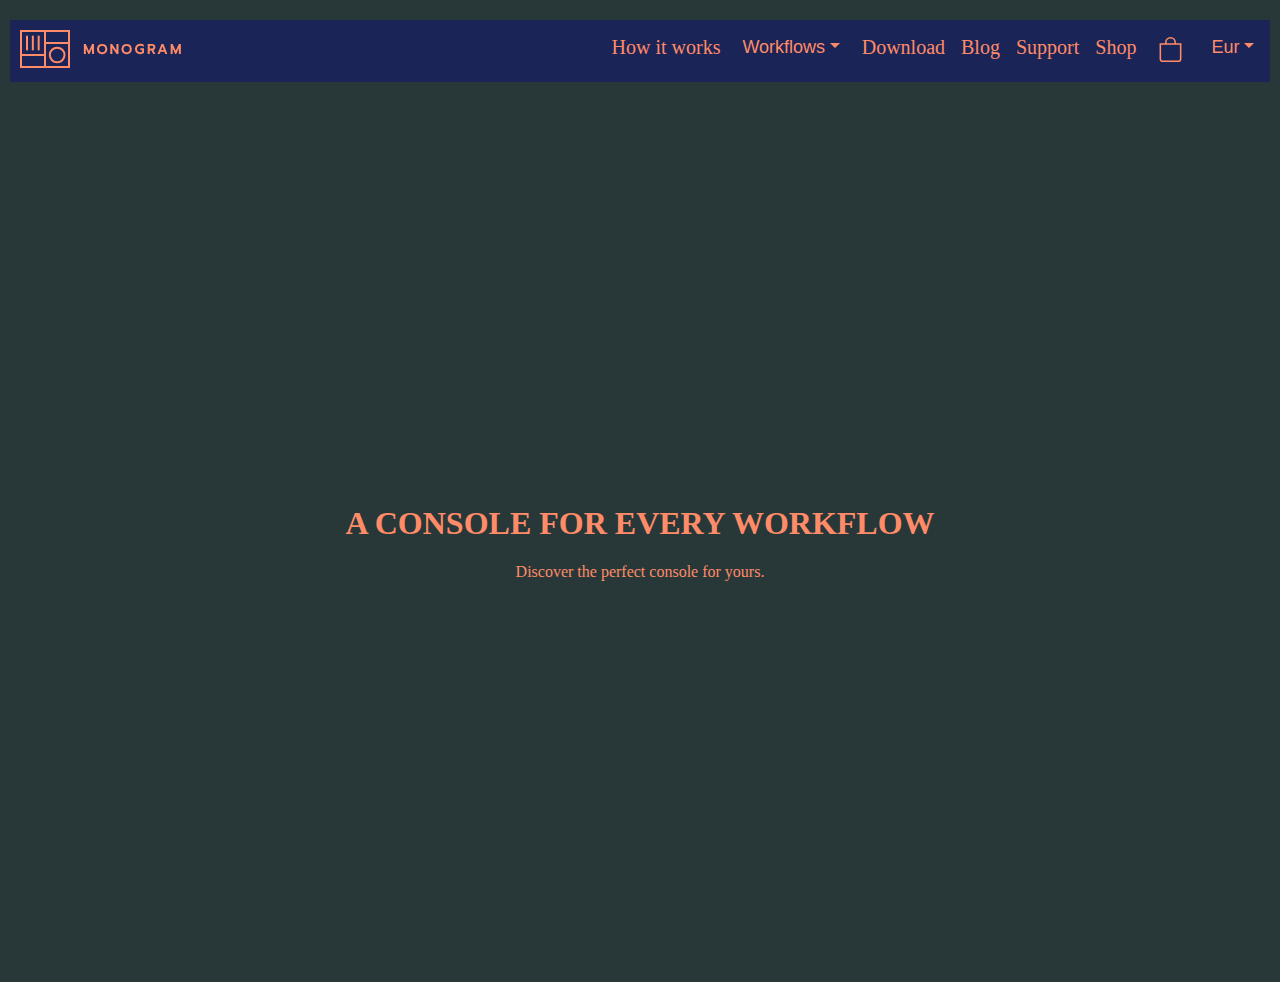
==== Frontpage4/index.html @ 266fc16e "proyect front 4" ====
<!DOCTYPE html>
<html lang="en">
<head>
    <meta charset="UTF-8">
    <meta name="viewport" content="width=device-width, initial-scale=1.0">
    <title>Document</title>
    <link rel="stylesheet" href="./style.css">
</head>
<body>
    
        <div class="imgbackground">
            
                <div class="navbar">
                    <div class="img">
                        <svg height="38" viewBox="0 0 520 114" fill="currentColor"><title>Monogram</title><path d="M150,36V0H0V114H150ZM144,6V36H78V6ZM6,6H72V72H6ZM72,108H6V78H72Zm72,0H78V78h0V42h66Z"></path><rect x="35.5" y="17" width="6" height="44"></rect><rect x="53" y="17" width="6" height="44"></rect><rect x="18" y="17" width="6" height="44"></rect><path d="M111.5,50a25,25,0,1,0,25,25A25,25,0,0,0,111.5,50Zm0,44a19,19,0,1,1,19-19A19,19,0,0,1,111.5,94Z"></path><polygon points="206.809 62.675 197.497 42.37 191.584 42.37 191.586 72.048 197.523 72.048 197.523 55.206 205.264 72.048 208.374 72.048 216.112 55.206 216.112 72.048 222.042 72.048 222.042 42.37 216.116 42.37 206.809 62.675"></polygon><path d="M254.479,43.7a17.5,17.5,0,0,0-16.021,0,14.407,14.407,0,0,0-5.676,5.491,16.649,16.649,0,0,0,.006,16.083,14.247,14.247,0,0,0,5.671,5.463h0a16.777,16.777,0,0,0,7.787,1.927h.248a16.4,16.4,0,0,0,7.991-1.946,14.508,14.508,0,0,0,5.675-5.474,16.621,16.621,0,0,0-.006-16.063A14.429,14.429,0,0,0,254.479,43.7Zm.2,18.682a8.787,8.787,0,0,1-3.407,3.376,10.262,10.262,0,0,1-9.593,0,8.734,8.734,0,0,1-3.417-3.363,11.047,11.047,0,0,1-.026-10.274,8.733,8.733,0,0,1,3.407-3.394,9.8,9.8,0,0,1,4.858-1.211,9.653,9.653,0,0,1,4.81,1.209,8.786,8.786,0,0,1,3.38,3.384A11.041,11.041,0,0,1,254.678,62.38Z"></path><polygon points="289.285 61.212 276.742 42.59 276.593 42.37 270.888 42.37 270.888 72.048 277.114 72.048 277.114 53.166 289.807 72.048 295.512 72.048 295.512 42.37 289.285 42.37 289.285 61.212"></polygon><path d="M327.94,43.7a17.506,17.506,0,0,0-16.024,0,14.414,14.414,0,0,0-5.676,5.491,16.639,16.639,0,0,0,.006,16.083,14.249,14.249,0,0,0,5.672,5.463h0a16.767,16.767,0,0,0,7.786,1.927h.251a16.358,16.358,0,0,0,7.991-1.946,14.5,14.5,0,0,0,5.675-5.473,16.607,16.607,0,0,0-.006-16.064A14.435,14.435,0,0,0,327.94,43.7Zm.2,18.682a8.819,8.819,0,0,1-3.408,3.377,9.828,9.828,0,0,1-4.8,1.189,9.686,9.686,0,0,1-4.8-1.19,8.739,8.739,0,0,1-3.419-3.363,11.052,11.052,0,0,1-.024-10.274,8.715,8.715,0,0,1,3.4-3.394,10.261,10.261,0,0,1,9.668,0,8.777,8.777,0,0,1,3.379,3.384A11.047,11.047,0,0,1,328.139,62.38Z"></path><path d="M360.847,60.071H365.7V65.68a12.124,12.124,0,0,1-9.842-.3A8.491,8.491,0,0,1,352.4,62.02a10.373,10.373,0,0,1-1.257-5.21,9.7,9.7,0,0,1,1.33-5.127,8.954,8.954,0,0,1,3.6-3.382,10.926,10.926,0,0,1,5.151-1.2,18.4,18.4,0,0,1,5.167.676,10.671,10.671,0,0,1,3.971,2.157l.826.71v-6.31l-.207-.15a13.858,13.858,0,0,0-4.574-2.173,21.461,21.461,0,0,0-5.627-.681,17.6,17.6,0,0,0-8.264,1.9,13.706,13.706,0,0,0-5.647,5.445,17.611,17.611,0,0,0,.008,16.272,13.557,13.557,0,0,0,5.631,5.413l.474.233.011-.025a20.172,20.172,0,0,0,18.694-1.363l.237-.147V54.911H360.847Z"></path><path d="M430.287,41.958h-5.74L412.621,71.636h6.435l2.59-6.606h11.5l2.633,6.606h6.391L430.412,42.271Zm1.033,17.766h-7.845L427.4,49.45Z"></path><polygon points="476.574 41.958 467.268 62.263 457.955 41.958 452.043 41.958 452.031 71.636 457.969 71.636 457.969 54.794 465.709 71.636 468.82 71.636 476.56 54.794 476.56 71.636 482.501 71.636 482.501 41.958 476.574 41.958"></polygon><path d="M404.4,57.222a9.5,9.5,0,0,0,1.649-5.623,9.138,9.138,0,0,0-2.779-7.193,11.069,11.069,0,0,0-7.683-2.448H383.069V71.636h6.225v-10.5h4.883l5.554,10.5h6.483l-5.959-11.25A9.062,9.062,0,0,0,404.4,57.222Zm-4.579-5.62a3.694,3.694,0,0,1-1.351,3.125,6.154,6.154,0,0,1-3.8,1.1h-.024l-5.345,0V47.266h5.345C398.172,47.266,399.817,48.633,399.818,51.6Z"></path></svg>
                    </div>
                    <div class="links">
                        <a href="#">How it works</a>
                        <div class="workflowdrop">
                            <Button onclick='dropactived(this)' class="dropbutton">Workflows</Button>
                            <div id="myDropdown" class="dropdown">
                                <a href="/">Audio Console</a>
                                <a href="/">Video Console</a>
                                <a href="/">Photo Console</a>
                                <a href="/">Mini Console</a>
                            </div>
                        </div>
                        <a href="/">Download</a>
                        <a href="/">Blog</a>
                        <a href="/">Support</a>
                        <a href="/">Shop</a>
                        <button class="purse">
                            <svg height="25" width="25" fill="currentColor" class="bi bi-bag" viewBox="0 0 16 16"><path d="M8 1a2.5 2.5 0 0 1 2.5 2.5V4h-5v-.5A2.5 2.5 0 0 1 8 1zm3.5 3v-.5a3.5 3.5 0 1 0-7 0V4H1v10a2 2 0 0 0 2 2h10a2 2 0 0 0 2-2V4h-3.5zM2 5h12v9a1 1 0 0 1-1 1H3a1 1 0 0 1-1-1V5z"></path></svg>
                        </button>
                        <div class="workflowdrop">
                            <Button onclick='dropactived(this)' class="dropbutton">Eur</Button>
                            <div id="myDropdown" class="dropdown">
                                <a href="/">USD ($)</a>
                                <a href="/">CAD ($)</a>
                                <a href="/">EUR (€)</a>
                            </div>
                        </div>
                        <!-- <div class="coin">
                            <a href="">eur</a>
                        </div> -->
                    </div>
                    
                </div>
                <div class="header">
                    <div class="title">
                        <h1>A CONSOLE FOR EVERY WORKFLOW</h1>
                    <span>Discover the perfect console for yours.</span>
                    </div>
                    
                </div> 
        </div> 
        <script src="./index.js"></script>   
</body>
</html>
---- Frontpage4/style.css ----
body{
    margin: 0;
}
.navbar{
    display: flex;
    justify-content: space-between;
    padding: 10px;
    margin: 20px 10px 0 10px;
    background-color:#1a2456;
    align-items: center;
    color: #ff8b68;

}

.links{
    display: flex;
    gap: 16px;
    
    
}
.dropbutton{
    border: none;
    background: none;
    color: #ff8b68;
    font-size: 18px;
    cursor: pointer;
}
.dropbutton:after {
    border-bottom: 0;
    border-left: 0.3em solid transparent;
    border-right: 0.3em solid transparent;
    border-top: 0.3em solid;
    content: "";
    display: inline-block;
    margin-left: 0.255em;
    vertical-align: 0.255em;
}
.workflowdrop{
     position: relative;
     display: inline-block;
}
.dropdown {
    display: none;
    position: absolute;
    background-color: #f1f1f1;
    min-width: 160px;
    
    box-shadow: 0px 8px 16px 0px rgba(0,0,0,0.2);
    z-index: 1;
  }

  
  .dropdown a{
    color: black;
  }
  .dropdown a:hover {background-color: #ddd;}

.show {
    display:flex;
    flex-direction: column;
}

.links a{
     text-decoration: none;
     color: #ff8b68;
     font-size: 20px;
}

.purse{
    border: none;
    background: none;
    color: #ff8b68;
}
.coin:after {
    border-bottom: 0;
    border-left: 0.3em solid transparent;
    border-right: 0.3em solid transparent;
    border-top: 0.3em solid;
    content: "";
    display: inline-block;
    margin-left: 0.255em;
    vertical-align: 0.255em;
}

.imgbackground{
     background-color: rgb(40, 56, 56);
    overflow: auto;
 background-size: cover;
    background-repeat: no-repeat;
    background-image: url('https://monogramcc.com/static/9a0b554db1990565457610c5f83b3ad7/91943/shop_cta_xl_896f6b8270.webp');   
}

.header{
    display: flex;
    justify-content: center;
    align-items: center;
    height: 100vh;
    
}

.title{
    display: flex;
    flex-direction: column;
    align-items: center;
    color: #ff8b68;
    
}
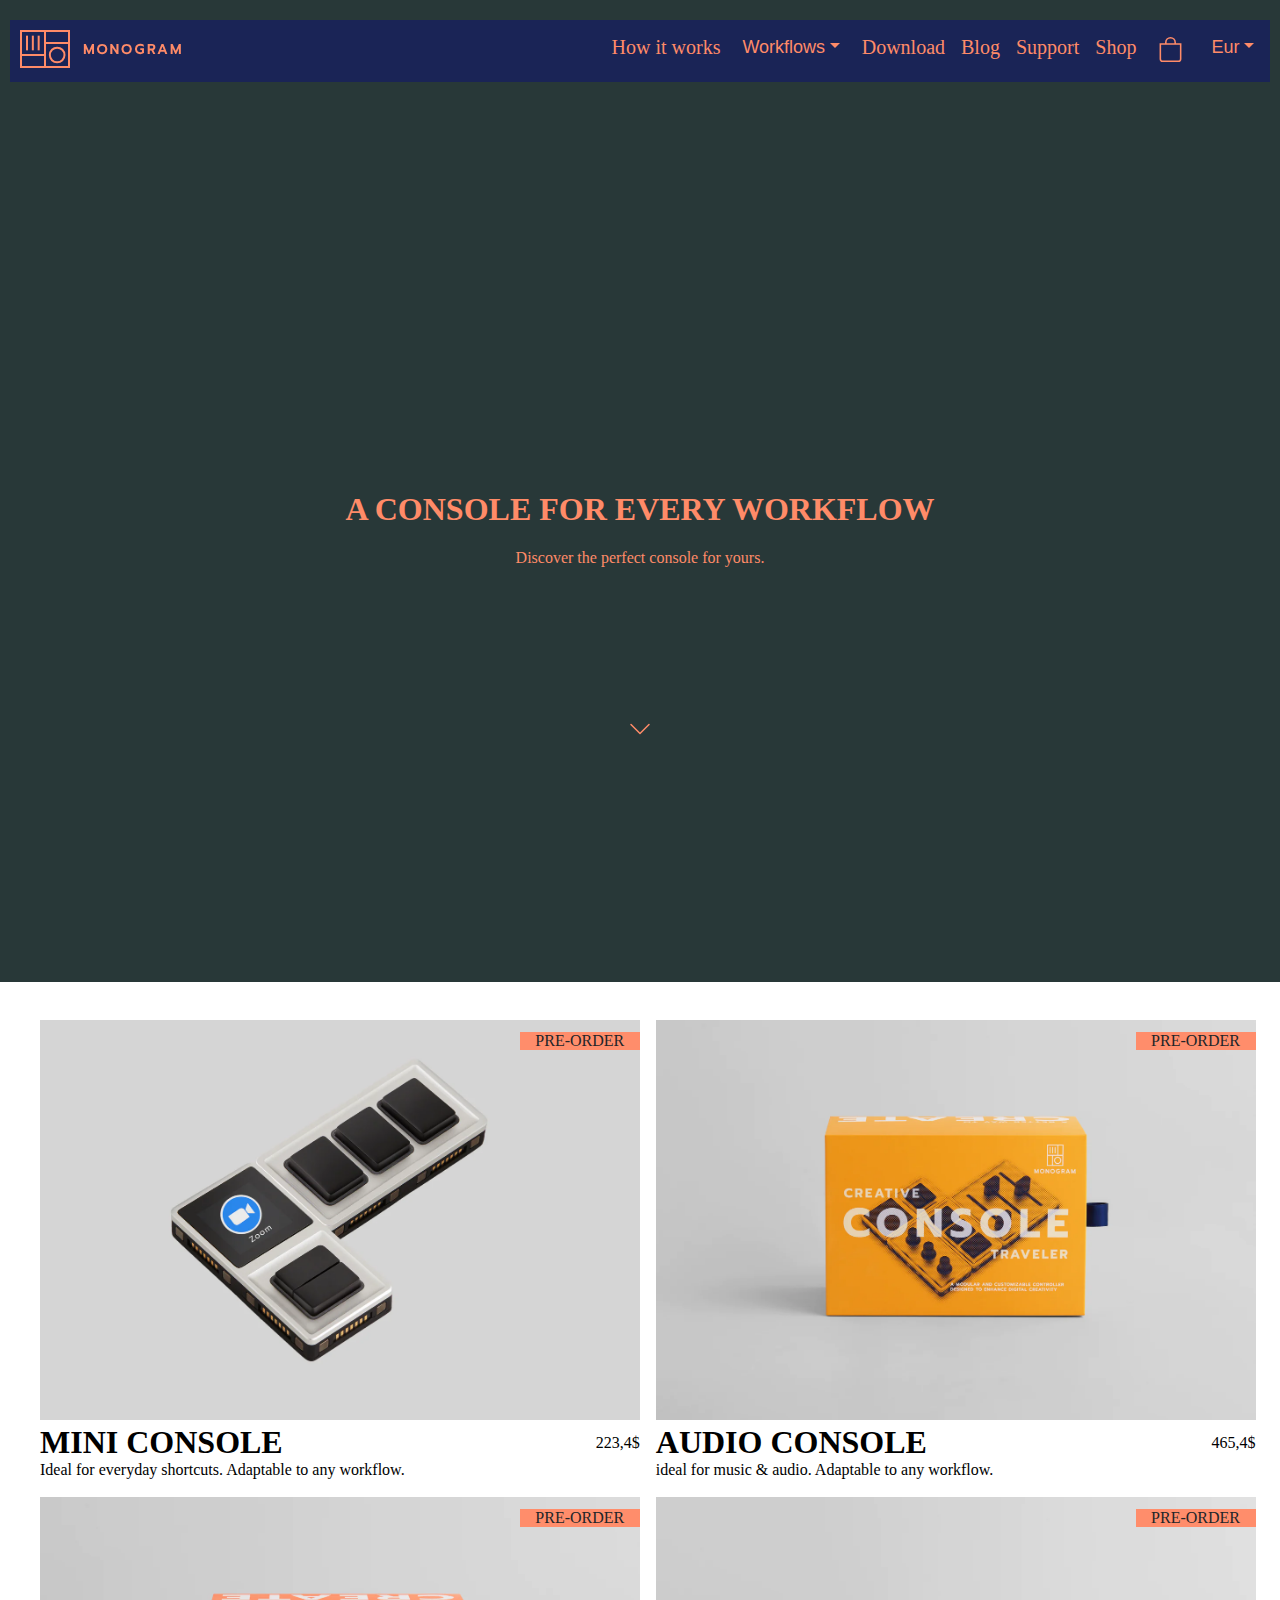
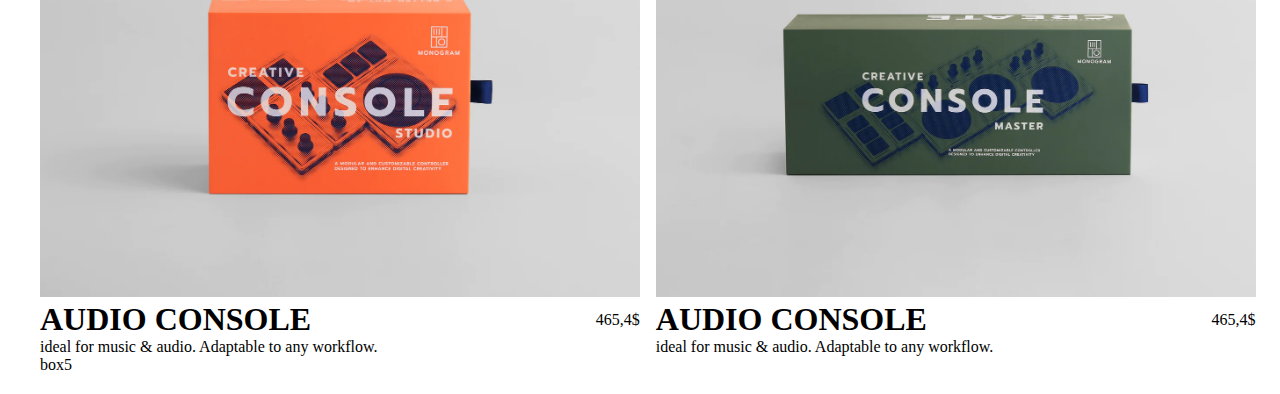
==== commit e8358a43: "Products grid added" ====
--- a/Frontpage4/index.html
+++ b/Frontpage4/index.html
@@ -50,10 +50,85 @@
                     <div class="title">
                         <h1>A CONSOLE FOR EVERY WORKFLOW</h1>
                     <span>Discover the perfect console for yours.</span>
+                    <div class="arrow">
+                                           <svg class="downward-indicator-module--downIcon--1e586 animations-module--slideUp--66da7 animations-module--slideUpStart--f5cb8" width="1.5em" height="1.5em" fill="currentColor" viewBox="0 0 16 16"><path fill-rule="evenodd" d="M1.646 4.646a.5.5 0 0 1 .708 0L8 10.293l5.646-5.647a.5.5 0 0 1 .708.708l-6 6a.5.5 0 0 1-.708 0l-6-6a.5.5 0 0 1 0-.708z"></path></svg>
+ 
+                    </div>
                     </div>
                     
                 </div> 
         </div> 
+        <div class="container">
+            <div class="item item-1">
+                <span class="badge">PRE-ORDER</span>
+                <div class="figure">
+                    <img class="Sirv image-main" src="./images/Everyday-Bundle-Mocks-final_1366x911_crop_center.jpg.webp" alt="">
+                    <img class="Sirv image-hover" src="./images/Everyday-Bundle-Mocks-horizontal_1366x911_crop_center.jpg.webp">
+                 </div>
+                <div class="footer">
+                    <div class="description">
+                        <h1>MINI CONSOLE</h1>
+                    <div class="buttonHover">
+                       <span class="price">223,4$</span>
+                    <button class="price price-hover">SHOP NOW</button> 
+                    </div>
+                    
+                    </div>
+                    
+                    <p>Ideal for everyday shortcuts. Adaptable to any workflow.</p>
+                </div>
+            </div>
+            <div class="item item-2">
+                <span class="badge">PRE-ORDER</span>
+                <div class="figure">
+                <img class="Sirv image-main" src="./images/Packaging_TravelerClosedBracket1_Monogram_May20204517_d3899632-1a43-425f-a16a-1d5b968810c7_1366x911_crop_center.jpg.webp" alt="">
+                <img class="Sirv image-hover" src="./images/Consoles_TravelerBracket1_Monogram_May2020_4561_30a35bd4-01b4-44db-894a-e06162d8ab77_1366x911_crop_center.jpg.webp">
+  
+                </div>
+                <div class="footer">
+                    <div class="description">
+                        <h1>AUDIO CONSOLE</h1>
+                    <span>465,4$</span>
+                    </div>
+                    
+                    <p>ideal for music & audio. Adaptable to any workflow.</p>
+                </div>
+            </div>
+            <div class="item item-3">
+                <span class="badge">PRE-ORDER</span>
+                <div class="figure">
+                <img class="Sirv image-main" src="./images/Packaging_StudioClosedBracket1_Monogram_May20204507_548446cb-17c9-4fc2-8b12-ae1b1a308a7e_1366x911_crop_center.jpg.webp" alt="">
+                <img class="Sirv image-hover" src="./images/Consoles_StudioBracket1_Monogram_May2020_4558_53685b21-b09f-45b0-85a2-180d6acfafac_1366x911_crop_center.jpg.webp">
+  
+                </div>
+                <div class="footer">
+                    <div class="description">
+                        <h1>AUDIO CONSOLE</h1>
+                    <span>465,4$</span>
+                    </div>
+                    
+                    <p>ideal for music & audio. Adaptable to any workflow.</p>
+                </div>
+            </div>
+            <div class="item item-4">
+                <span class="badge">PRE-ORDER</span>
+                <div class="figure">
+                <img class="Sirv image-main" src="./images/Packaging_MasterClosedBracket1_Monogram_May20204494_1366x911_crop_center.jpg.webp" alt="">
+                <img class="Sirv image-hover" src="./images/Consoles_MasterBracket1_Monogram_May2020_4555_1366x911_crop_center.jpg.webp">
+  
+                </div>
+                <div class="footer">
+                    <div class="description">
+                        <h1>AUDIO CONSOLE</h1>
+                    <span>465,4$</span>
+                    </div>
+                    
+                    <p>ideal for music & audio. Adaptable to any workflow.</p>
+                </div>
+            </div>
+            <div class="item item-5">box5</div>
+  
+        </div>
         <script src="./index.js"></script>   
 </body>
 </html>--- a/Frontpage4/style.css
+++ b/Frontpage4/style.css
@@ -103,5 +103,98 @@
     flex-direction: column;
     align-items: center;
     color: #ff8b68;
+    margin-top: 150px;
+    
+}
+
+.title span{
+    margin-bottom: 150px;
+}
+
+
+.container{
+    display: grid;
+    grid-template-columns: 1fr 1fr;
+    grid-column-gap: 16px;
+    padding: 20px 40px 20px 40px;
+}
+.footer h1 {
+    margin: 0;
+}
+.footer p {
+    margin: 0;
+}
+.item{
+    display: flex;
+    flex-direction: column;
+
+}
+
+.description{
+    display:flex ;
+    justify-content: space-between;
+    align-items: center;
+}
+
+.badge {
+    background-color: #ff8d6b;
+    color: #212529;
+    width: 20%;
+    position: relative;
+    top: 30px;
+    right: -80%;
+    text-align: center;
+    z-index: 2;
+}
+.figure {
+    position: relative;
+  }
+  .figure img.Sirv.image-hover {
+    position: absolute;
+    top: 0;
+    right: 0;
+    left: 0;
+    bottom: 0;
+    object-fit: contain;
+    opacity: 0;
+    transition: opacity .2s;
+  }
+  .figure:hover img.Sirv.image-hover
+  {
+    opacity: 1;
+  }
+  
+.item img{
+    height: 400px;
+}
+.buttonHover{
+position: relative;
+}
+.price-hover{
+ margin-left: -68px;
+    height: 25px;
+    border: none;
+    border-radius: 10px;
+    background-color: #1a2456;
+    color: white;
+}
+.buttonHover button.price.price-hover{
+    position: absolute;
+    top: 0;
+    right: 0;
+    left: 0;
+    bottom: 0;
+    opacity: 0;
+    transition: opacity .2s;
+}
+ .description:hover button.price.price-hover{
+    opacity: 1;
+   
+    cursor: pointer;
+} 
+
+.item-5{
+    
+    grid-area: 3 / 1 / 4 / 3;
     
 }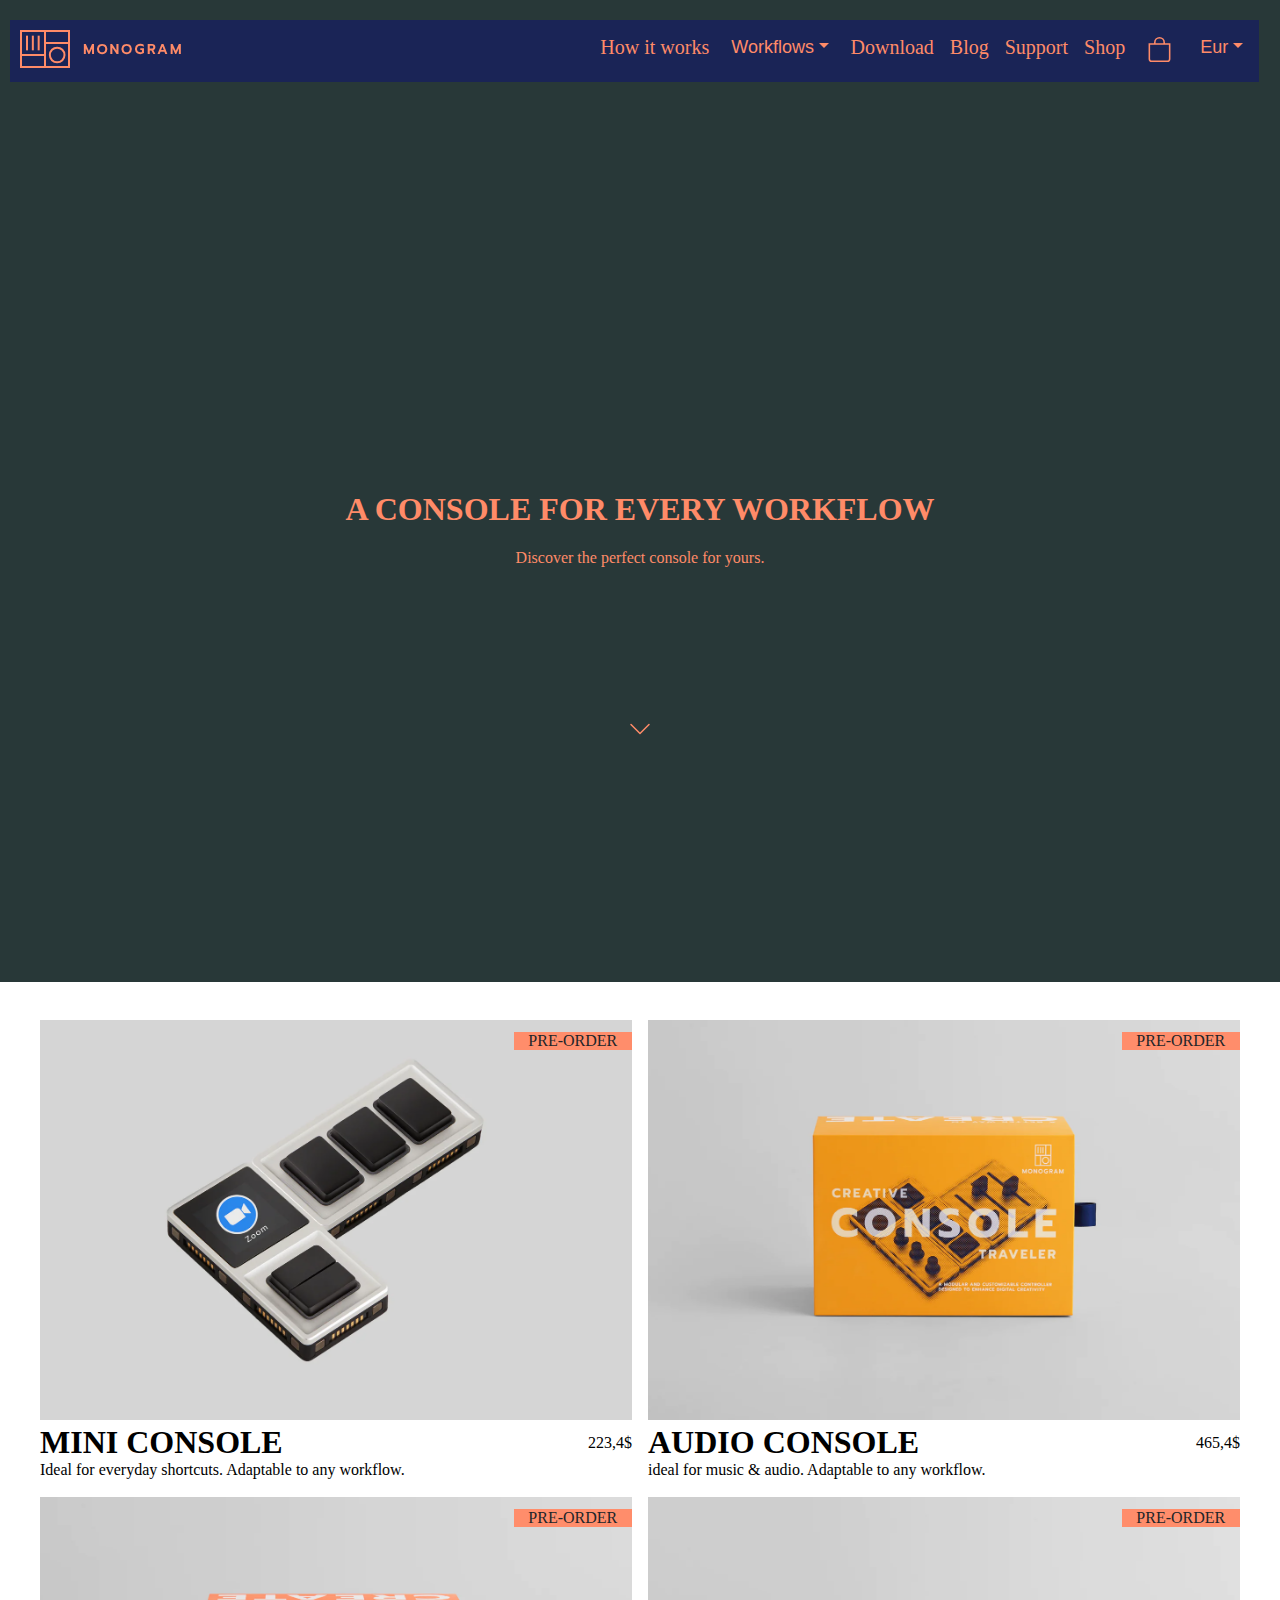
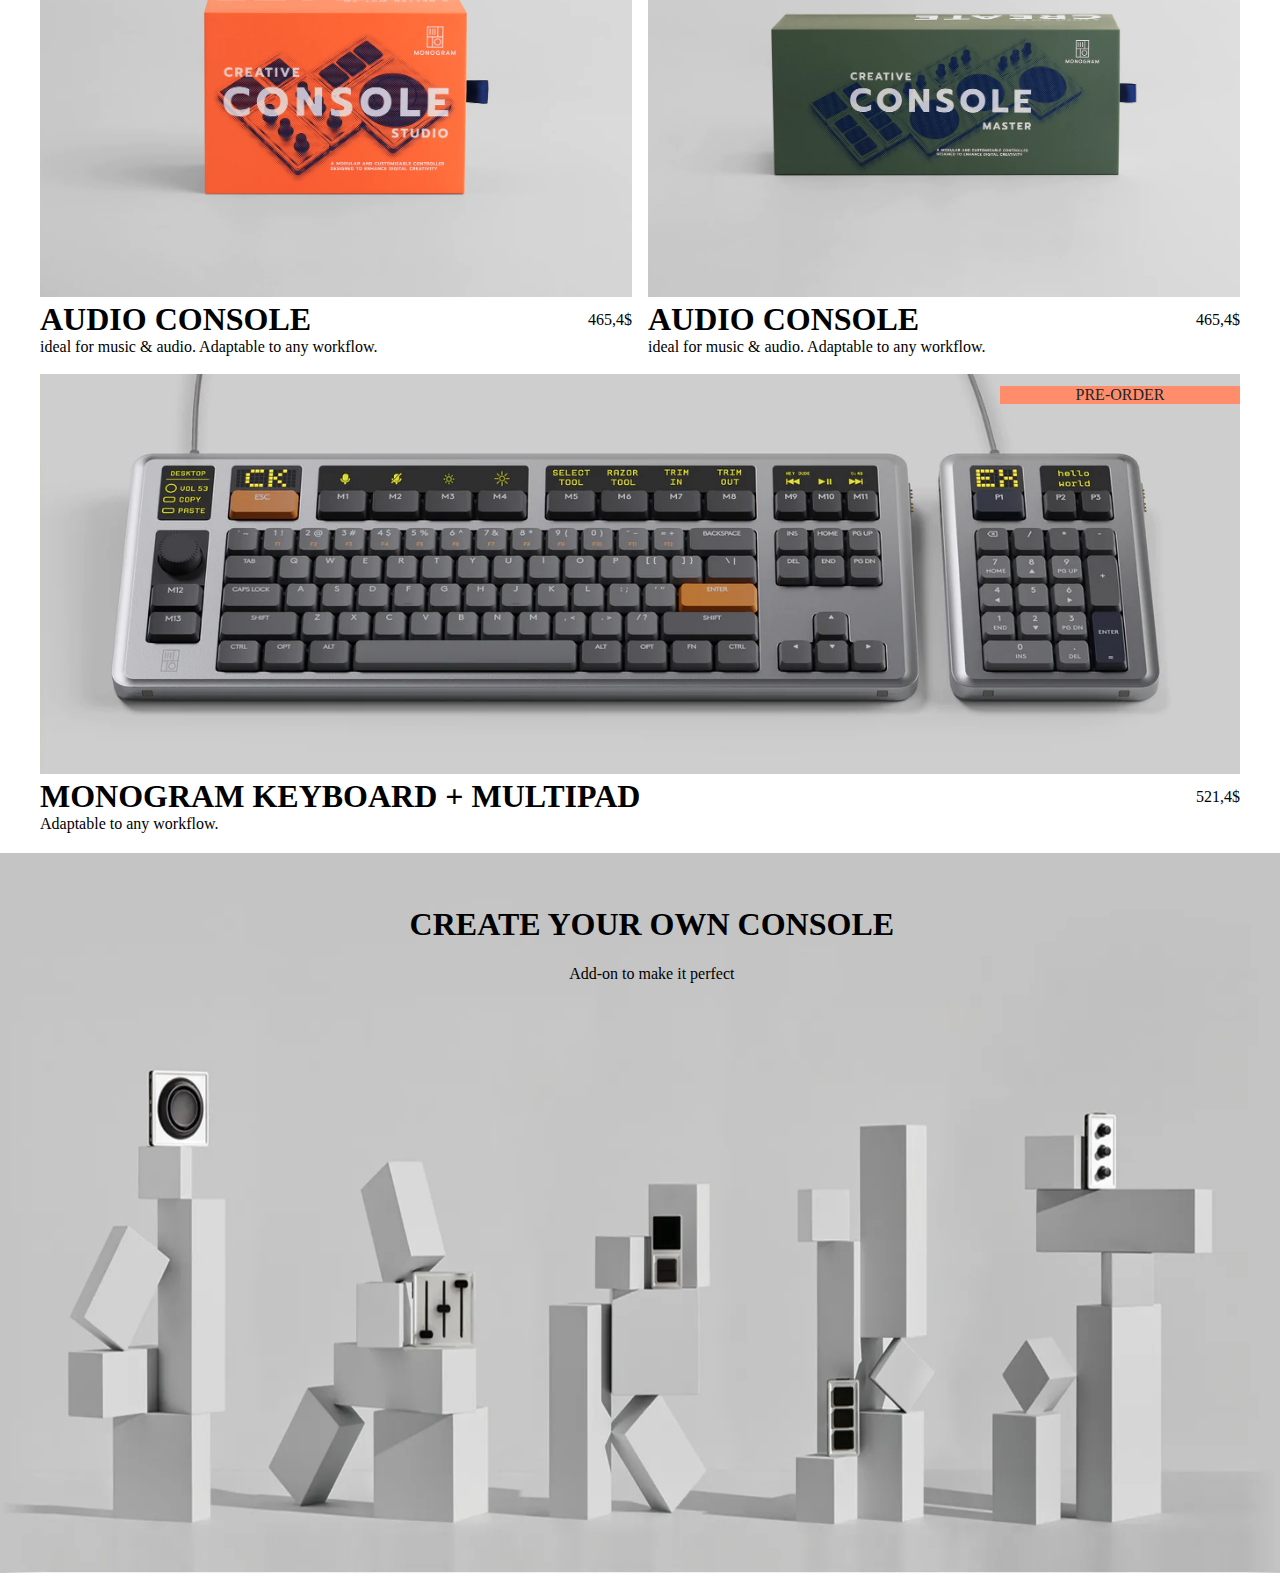
==== commit 6388bf07: "navbar fixed" ====
--- a/Frontpage4/index.html
+++ b/Frontpage4/index.html
@@ -10,7 +10,7 @@
     
         <div class="imgbackground">
             
-                <div class="navbar">
+                <div id="navbar" class="navbar">
                     <div class="img">
                         <svg height="38" viewBox="0 0 520 114" fill="currentColor"><title>Monogram</title><path d="M150,36V0H0V114H150ZM144,6V36H78V6ZM6,6H72V72H6ZM72,108H6V78H72Zm72,0H78V78h0V42h66Z"></path><rect x="35.5" y="17" width="6" height="44"></rect><rect x="53" y="17" width="6" height="44"></rect><rect x="18" y="17" width="6" height="44"></rect><path d="M111.5,50a25,25,0,1,0,25,25A25,25,0,0,0,111.5,50Zm0,44a19,19,0,1,1,19-19A19,19,0,0,1,111.5,94Z"></path><polygon points="206.809 62.675 197.497 42.37 191.584 42.37 191.586 72.048 197.523 72.048 197.523 55.206 205.264 72.048 208.374 72.048 216.112 55.206 216.112 72.048 222.042 72.048 222.042 42.37 216.116 42.37 206.809 62.675"></polygon><path d="M254.479,43.7a17.5,17.5,0,0,0-16.021,0,14.407,14.407,0,0,0-5.676,5.491,16.649,16.649,0,0,0,.006,16.083,14.247,14.247,0,0,0,5.671,5.463h0a16.777,16.777,0,0,0,7.787,1.927h.248a16.4,16.4,0,0,0,7.991-1.946,14.508,14.508,0,0,0,5.675-5.474,16.621,16.621,0,0,0-.006-16.063A14.429,14.429,0,0,0,254.479,43.7Zm.2,18.682a8.787,8.787,0,0,1-3.407,3.376,10.262,10.262,0,0,1-9.593,0,8.734,8.734,0,0,1-3.417-3.363,11.047,11.047,0,0,1-.026-10.274,8.733,8.733,0,0,1,3.407-3.394,9.8,9.8,0,0,1,4.858-1.211,9.653,9.653,0,0,1,4.81,1.209,8.786,8.786,0,0,1,3.38,3.384A11.041,11.041,0,0,1,254.678,62.38Z"></path><polygon points="289.285 61.212 276.742 42.59 276.593 42.37 270.888 42.37 270.888 72.048 277.114 72.048 277.114 53.166 289.807 72.048 295.512 72.048 295.512 42.37 289.285 42.37 289.285 61.212"></polygon><path d="M327.94,43.7a17.506,17.506,0,0,0-16.024,0,14.414,14.414,0,0,0-5.676,5.491,16.639,16.639,0,0,0,.006,16.083,14.249,14.249,0,0,0,5.672,5.463h0a16.767,16.767,0,0,0,7.786,1.927h.251a16.358,16.358,0,0,0,7.991-1.946,14.5,14.5,0,0,0,5.675-5.473,16.607,16.607,0,0,0-.006-16.064A14.435,14.435,0,0,0,327.94,43.7Zm.2,18.682a8.819,8.819,0,0,1-3.408,3.377,9.828,9.828,0,0,1-4.8,1.189,9.686,9.686,0,0,1-4.8-1.19,8.739,8.739,0,0,1-3.419-3.363,11.052,11.052,0,0,1-.024-10.274,8.715,8.715,0,0,1,3.4-3.394,10.261,10.261,0,0,1,9.668,0,8.777,8.777,0,0,1,3.379,3.384A11.047,11.047,0,0,1,328.139,62.38Z"></path><path d="M360.847,60.071H365.7V65.68a12.124,12.124,0,0,1-9.842-.3A8.491,8.491,0,0,1,352.4,62.02a10.373,10.373,0,0,1-1.257-5.21,9.7,9.7,0,0,1,1.33-5.127,8.954,8.954,0,0,1,3.6-3.382,10.926,10.926,0,0,1,5.151-1.2,18.4,18.4,0,0,1,5.167.676,10.671,10.671,0,0,1,3.971,2.157l.826.71v-6.31l-.207-.15a13.858,13.858,0,0,0-4.574-2.173,21.461,21.461,0,0,0-5.627-.681,17.6,17.6,0,0,0-8.264,1.9,13.706,13.706,0,0,0-5.647,5.445,17.611,17.611,0,0,0,.008,16.272,13.557,13.557,0,0,0,5.631,5.413l.474.233.011-.025a20.172,20.172,0,0,0,18.694-1.363l.237-.147V54.911H360.847Z"></path><path d="M430.287,41.958h-5.74L412.621,71.636h6.435l2.59-6.606h11.5l2.633,6.606h6.391L430.412,42.271Zm1.033,17.766h-7.845L427.4,49.45Z"></path><polygon points="476.574 41.958 467.268 62.263 457.955 41.958 452.043 41.958 452.031 71.636 457.969 71.636 457.969 54.794 465.709 71.636 468.82 71.636 476.56 54.794 476.56 71.636 482.501 71.636 482.501 41.958 476.574 41.958"></polygon><path d="M404.4,57.222a9.5,9.5,0,0,0,1.649-5.623,9.138,9.138,0,0,0-2.779-7.193,11.069,11.069,0,0,0-7.683-2.448H383.069V71.636h6.225v-10.5h4.883l5.554,10.5h6.483l-5.959-11.25A9.062,9.062,0,0,0,404.4,57.222Zm-4.579-5.62a3.694,3.694,0,0,1-1.351,3.125,6.154,6.154,0,0,1-3.8,1.1h-.024l-5.345,0V47.266h5.345C398.172,47.266,399.817,48.633,399.818,51.6Z"></path></svg>
                     </div>
@@ -64,51 +64,65 @@
                 <div class="figure">
                     <img class="Sirv image-main" src="./images/Everyday-Bundle-Mocks-final_1366x911_crop_center.jpg.webp" alt="">
                     <img class="Sirv image-hover" src="./images/Everyday-Bundle-Mocks-horizontal_1366x911_crop_center.jpg.webp">
-                 </div>
-                <div class="footer">
-                    <div class="description">
-                        <h1>MINI CONSOLE</h1>
-                    <div class="buttonHover">
-                       <span class="price">223,4$</span>
-                    <button class="price price-hover">SHOP NOW</button> 
+                 
+                    <div class="footer">
+                        <div class="description">
+                            <h1>MINI CONSOLE</h1>
+                        <div class="buttonHover">
+                        <span class="price">223,4$</span>
+                        <button class="price price-hover">SHOP NOW</button> 
+                        </div>
+                    
+                        </div>
+                    <p>Ideal for everyday shortcuts. Adaptable to any workflow.</p>
                     </div>
-                    
-                    </div>
-                    
-                    <p>Ideal for everyday shortcuts. Adaptable to any workflow.</p>
                 </div>
+
+               
+               
             </div>
             <div class="item item-2">
                 <span class="badge">PRE-ORDER</span>
                 <div class="figure">
-                <img class="Sirv image-main" src="./images/Packaging_TravelerClosedBracket1_Monogram_May20204517_d3899632-1a43-425f-a16a-1d5b968810c7_1366x911_crop_center.jpg.webp" alt="">
-                <img class="Sirv image-hover" src="./images/Consoles_TravelerBracket1_Monogram_May2020_4561_30a35bd4-01b4-44db-894a-e06162d8ab77_1366x911_crop_center.jpg.webp">
-  
-                </div>
-                <div class="footer">
-                    <div class="description">
-                        <h1>AUDIO CONSOLE</h1>
-                    <span>465,4$</span>
+                    <img class="Sirv image-main" src="./images/Packaging_TravelerClosedBracket1_Monogram_May20204517_d3899632-1a43-425f-a16a-1d5b968810c7_1366x911_crop_center.jpg.webp" alt="">
+                    <img class="Sirv image-hover" src="./images/Consoles_TravelerBracket1_Monogram_May2020_4561_30a35bd4-01b4-44db-894a-e06162d8ab77_1366x911_crop_center.jpg.webp">
+                
+                    <div class="footer">
+                        <div class="description">
+                            <h1>AUDIO CONSOLE</h1>
+                            <div class="buttonHover">
+                                <span class="price">465,4$</span>
+                                <button class="price price-hover">SHOP NOW</button> 
+                            </div>
+                        
+                        </div>
+                        
+                        <p>ideal for music & audio. Adaptable to any workflow.</p>
                     </div>
-                    
-                    <p>ideal for music & audio. Adaptable to any workflow.</p>
                 </div>
             </div>
+
+
             <div class="item item-3">
                 <span class="badge">PRE-ORDER</span>
                 <div class="figure">
                 <img class="Sirv image-main" src="./images/Packaging_StudioClosedBracket1_Monogram_May20204507_548446cb-17c9-4fc2-8b12-ae1b1a308a7e_1366x911_crop_center.jpg.webp" alt="">
                 <img class="Sirv image-hover" src="./images/Consoles_StudioBracket1_Monogram_May2020_4558_53685b21-b09f-45b0-85a2-180d6acfafac_1366x911_crop_center.jpg.webp">
   
-                </div>
-                <div class="footer">
-                    <div class="description">
-                        <h1>AUDIO CONSOLE</h1>
-                    <span>465,4$</span>
+                
+                    <div class="footer">
+                        <div class="description">
+                            <h1>AUDIO CONSOLE</h1>
+                            <div class="buttonHover">
+                                <span class="price">465,4$</span>
+                                <button class="price price-hover">SHOP NOW</button> 
+                            </div>
+                        
+                        </div>
+                        
+                        <p>ideal for music & audio. Adaptable to any workflow.</p>
                     </div>
-                    
-                    <p>ideal for music & audio. Adaptable to any workflow.</p>
-                </div>
+                 </div>   
             </div>
             <div class="item item-4">
                 <span class="badge">PRE-ORDER</span>
@@ -116,18 +130,49 @@
                 <img class="Sirv image-main" src="./images/Packaging_MasterClosedBracket1_Monogram_May20204494_1366x911_crop_center.jpg.webp" alt="">
                 <img class="Sirv image-hover" src="./images/Consoles_MasterBracket1_Monogram_May2020_4555_1366x911_crop_center.jpg.webp">
   
-                </div>
-                <div class="footer">
-                    <div class="description">
-                        <h1>AUDIO CONSOLE</h1>
-                    <span>465,4$</span>
+                
+                    <div class="footer">
+                        <div class="description">
+                            <h1>AUDIO CONSOLE</h1>
+                                <div class="buttonHover">
+                                    <span class="price">465,4$</span>
+                                    <button class="price price-hover">SHOP NOW</button> 
+                                </div>
+                        </div>
+                        
+                        <p>ideal for music & audio. Adaptable to any workflow.</p>
                     </div>
-                    
-                    <p>ideal for music & audio. Adaptable to any workflow.</p>
-                </div>
+                 </div>   
             </div>
-            <div class="item item-5">box5</div>
+            <div class="item item-5">
+                <span class="badge">PRE-ORDER</span>
+                <div class="figure">
+                <img class="Sirv image-main" src="./images/keyboard1.webp" alt="">
+                <img class="Sirv image-hover" src="./images/keyboard2.webp">
   
+                
+                    <div class="footer">
+                        <div class="description">
+                            <h1>MONOGRAM KEYBOARD + MULTIPAD</h1>
+                                <div class="buttonHover">
+                                    <span class="price">521,4$</span>
+                                    <button class="price price-hover">SHOP NOW</button> 
+                                </div>
+                        </div>
+                        
+                        <p>Adaptable to any workflow.</p>
+                    </div>
+                 </div> 
+            </div>
+  
+        </div>
+
+        <div class="phraseImg">
+            <div class="phrase">
+                <h1>CREATE YOUR OWN CONSOLE</h1>
+                <span>Add-on to make it perfect</span>
+            </div>
+            <img src="./images/backconsole.webp" alt="">
         </div>
         <script src="./index.js"></script>   
 </body>
--- a/Frontpage4/style.css
+++ b/Frontpage4/style.css
@@ -9,8 +9,21 @@
     background-color:#1a2456;
     align-items: center;
     color: #ff8b68;
-
-}
+    width: 96%;
+
+}
+
+.sticky {
+    position: fixed;
+    top: 0;
+    width: 96%;
+    z-index: 3;
+
+  }
+  
+  /* .sticky + .content {
+    padding-top: 60px;
+  } */
 
 .links{
     display: flex;
@@ -155,7 +168,7 @@
     right: 0;
     left: 0;
     bottom: 0;
-    object-fit: contain;
+    object-fit: cover;
     opacity: 0;
     transition: opacity .2s;
   }
@@ -166,6 +179,8 @@
   
 .item img{
     height: 400px;
+    width: 100%;
+    object-fit: cover;
 }
 .buttonHover{
 position: relative;
@@ -187,14 +202,33 @@
     opacity: 0;
     transition: opacity .2s;
 }
- .description:hover button.price.price-hover{
+
+.figure:hover button.price.price-hover
+  {
     opacity: 1;
    
     cursor: pointer;
-} 
+}  
 
 .item-5{
     
     grid-area: 3 / 1 / 4 / 3;
     
+}
+.phraseImg{
+
+}
+.phraseImg img{
+    width: 100%;
+    height: 80vh;
+}
+.phrase{
+    display: flex;
+    flex-direction: column;
+    align-items: center;
+    position: relative;
+    position: absolute;
+    left: 32%;
+    margin-top: 32px;
+
 }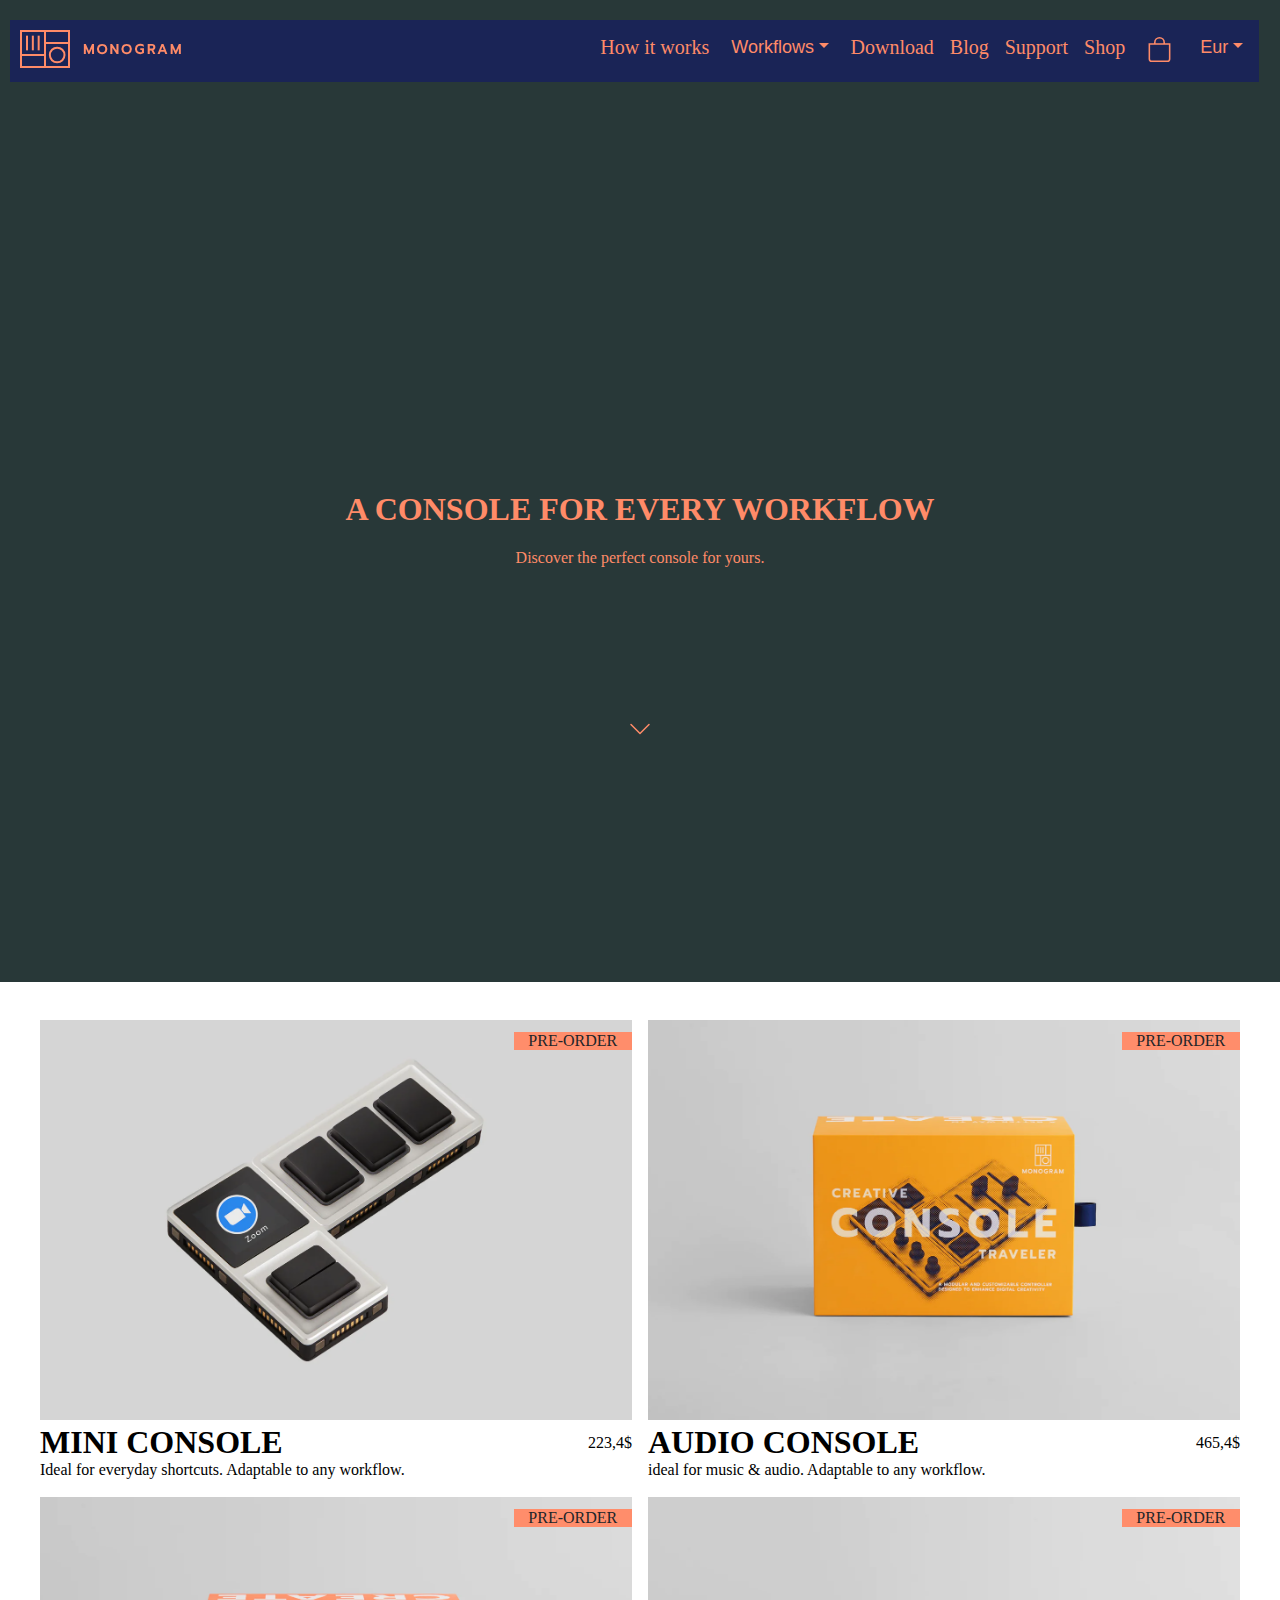
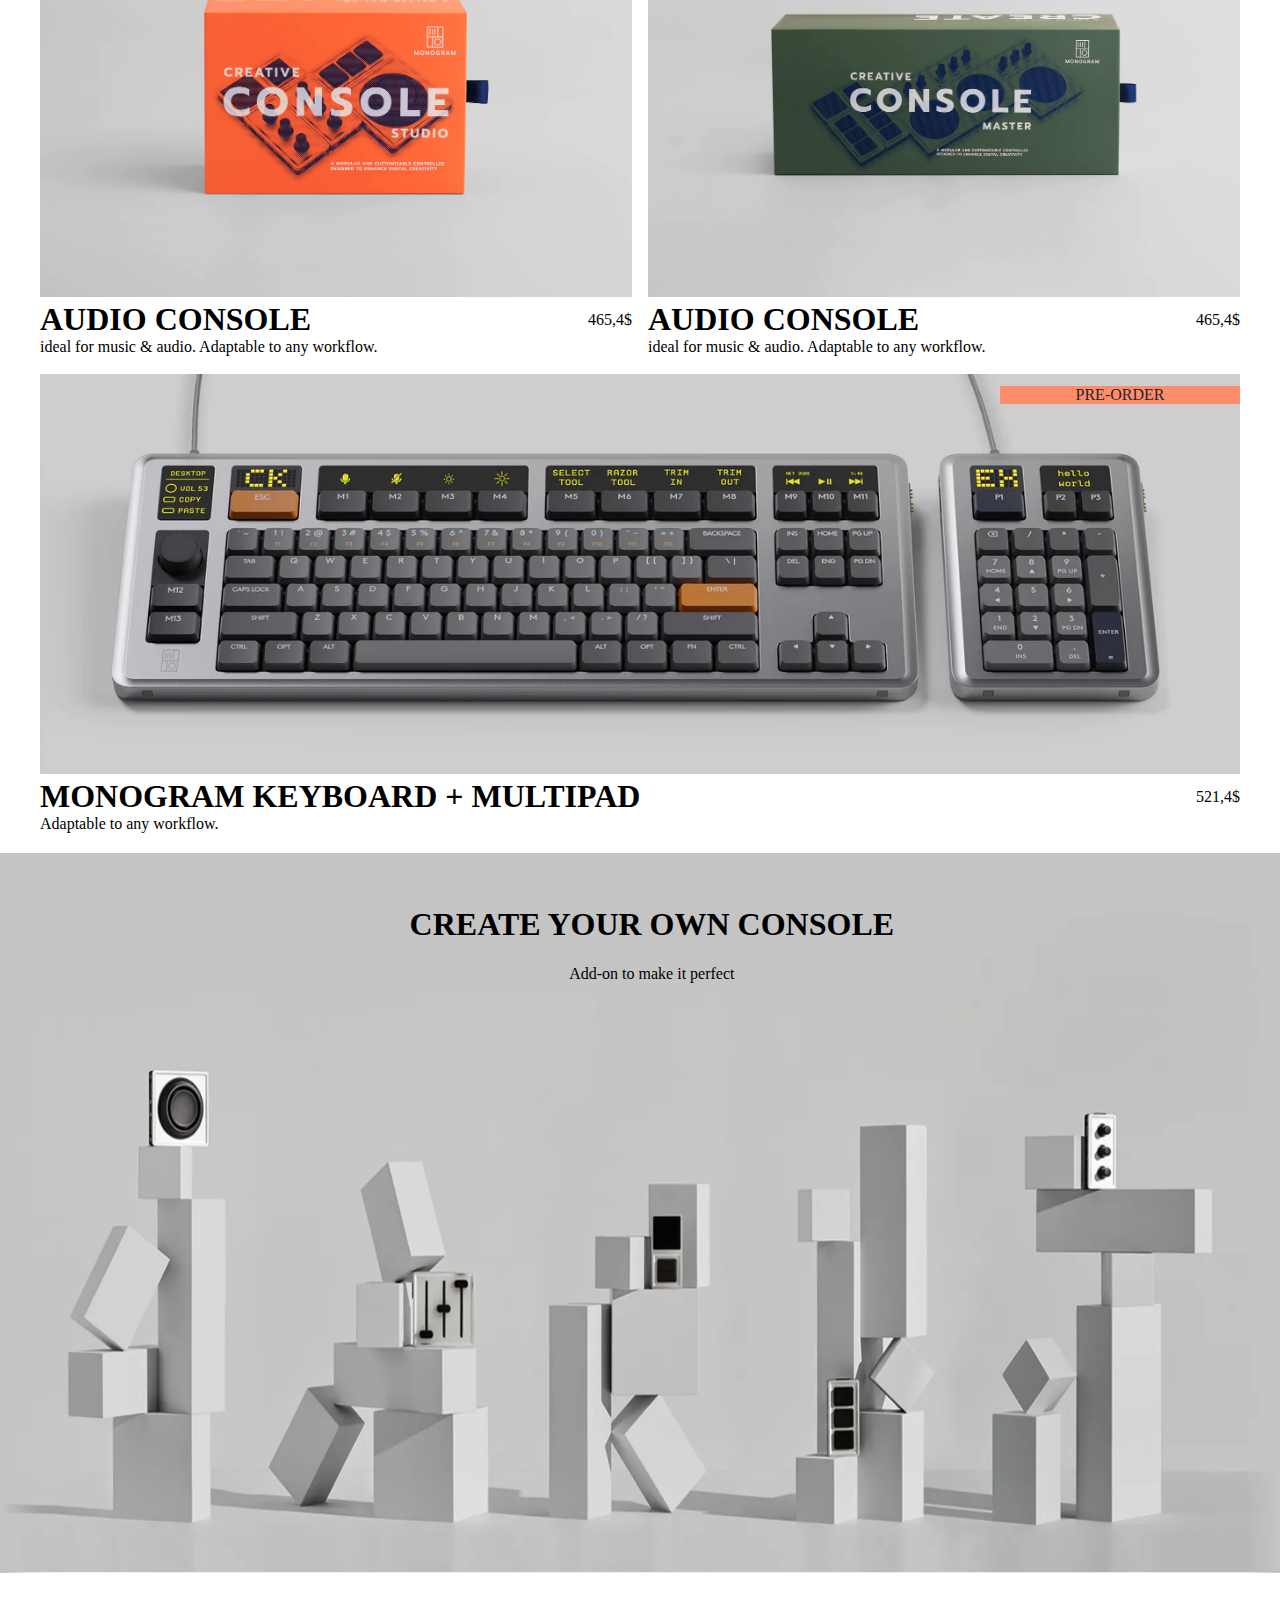
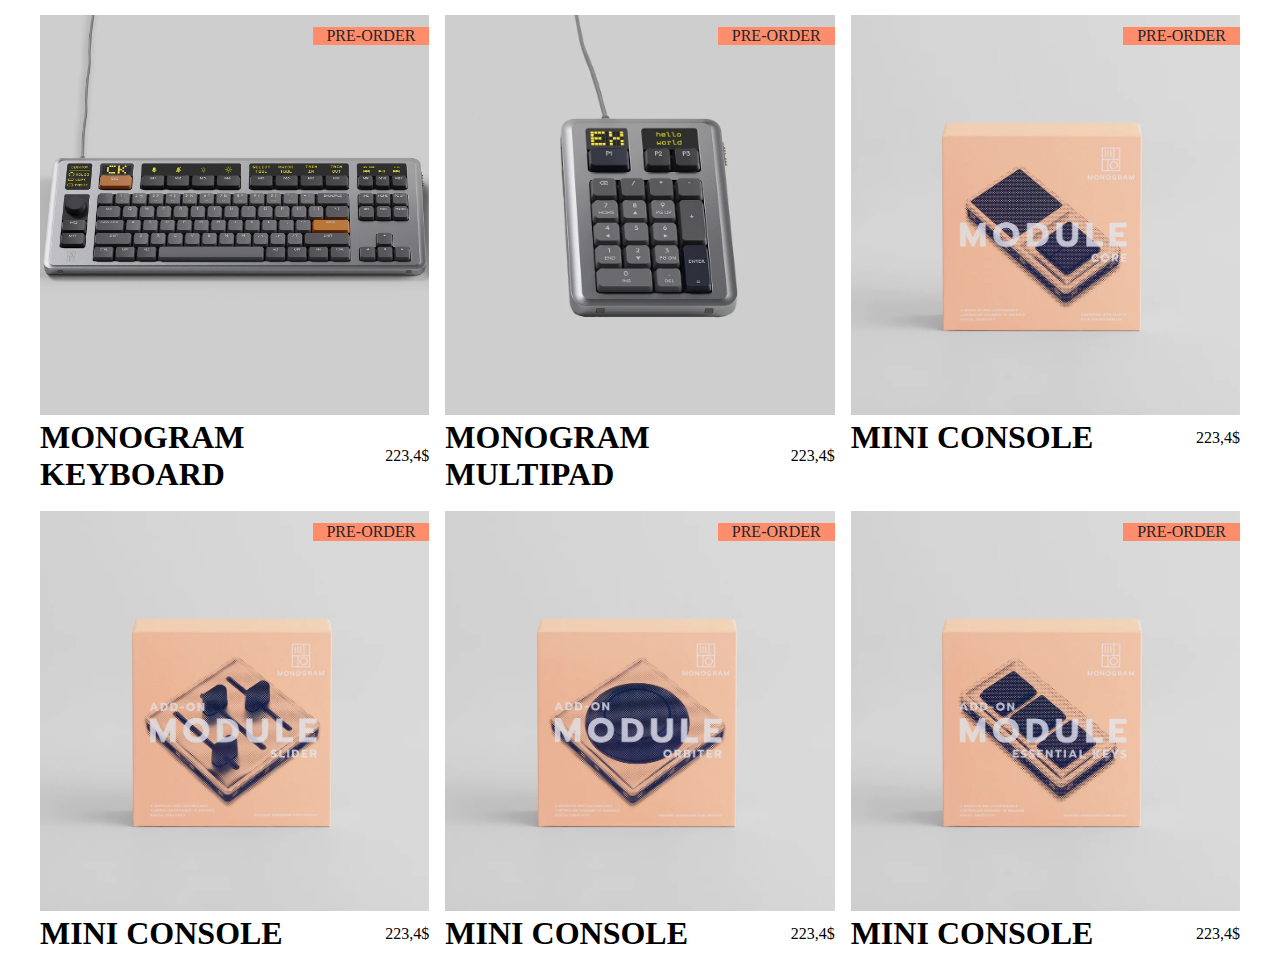
==== commit b846ab60: "catalog added" ====
--- a/Frontpage4/index.html
+++ b/Frontpage4/index.html
@@ -174,6 +174,137 @@
             </div>
             <img src="./images/backconsole.webp" alt="">
         </div>
+
+
+        <div class="catalog">
+            <div class="item item-1">
+                <span class="badge2">PRE-ORDER</span>
+                <div class="figure">
+                    <img class="Sirv image-main" src="./images/monokeyboard.webp" alt="">
+                    <img class="Sirv image-hover" src="./images/Everyday-Bundle-Mocks-horizontal_1366x911_crop_center.jpg.webp">
+                 
+                    <div class="footer">
+                        <div class="description">
+                            <h1>MONOGRAM KEYBOARD</h1>
+                        <div class="buttonHover">
+                        <span class="price">223,4$</span>
+                        <button class="price price-hover">SHOP NOW</button> 
+                        </div>
+                    
+                        </div>
+                    
+                    </div>
+                </div>
+
+               
+               
+            </div>
+            <div class="item item-1">
+                <span class="badge2">PRE-ORDER</span>
+                <div class="figure">
+                    <img class="Sirv image-main" src="./images/calculator.webp" alt="">
+                    <img class="Sirv image-hover" src="./images/Everyday-Bundle-Mocks-horizontal_1366x911_crop_center.jpg.webp">
+                 
+                    <div class="footer">
+                        <div class="description">
+                            <h1>MONOGRAM MULTIPAD</h1>
+                        <div class="buttonHover">
+                        <span class="price">223,4$</span>
+                        <button class="price price-hover">SHOP NOW</button> 
+                        </div>
+                    
+                        </div>
+                    </div>
+                </div>
+
+               
+               
+            </div>
+            <div class="item item-1">
+                <span class="badge2">PRE-ORDER</span>
+                <div class="figure">
+                    <img class="Sirv image-main" src="./images/modulepack.webp" alt="">
+                    <img class="Sirv image-hover" src="./images/moduletwo.webp">
+                 
+                    <div class="footer">
+                        <div class="description">
+                            <h1>MINI CONSOLE</h1>
+                        <div class="buttonHover">
+                        <span class="price">223,4$</span>
+                        <button class="price price-hover">SHOP NOW</button> 
+                        </div>
+                    
+                        </div>
+                    </div>
+                </div>
+
+               
+               
+            </div>
+            <div class="item item-1">
+                <span class="badge2">PRE-ORDER</span>
+                <div class="figure">
+                    <img class="Sirv image-main" src="./images/addon.webp" alt="">
+                    <img class="Sirv image-hover" src="./images/moduletwo.webp">
+                 
+                    <div class="footer">
+                        <div class="description">
+                            <h1>MINI CONSOLE</h1>
+                        <div class="buttonHover">
+                        <span class="price">223,4$</span>
+                        <button class="price price-hover">SHOP NOW</button> 
+                        </div>
+                    
+                        </div>
+                    </div>
+                </div>
+
+               
+               
+            </div>
+            <div class="item item-1">
+                <span class="badge2">PRE-ORDER</span>
+                <div class="figure">
+                    <img class="Sirv image-main" src="./images/orbitpack.webp" alt="">
+                    <img class="Sirv image-hover" src="./images/moduletwo.webp">
+                 
+                    <div class="footer">
+                        <div class="description">
+                            <h1>MINI CONSOLE</h1>
+                        <div class="buttonHover">
+                        <span class="price">223,4$</span>
+                        <button class="price price-hover">SHOP NOW</button> 
+                        </div>
+                    
+                        </div>
+                    </div>
+                </div>
+
+               
+               
+            </div>
+            <div class="item item-1">
+                <span class="badge2">PRE-ORDER</span>
+                <div class="figure">
+                    <img class="Sirv image-main" src="./images/modulethree.webp" alt="">
+                    <img class="Sirv image-hover" src="./images/moduletwo.webp">
+                 
+                    <div class="footer">
+                        <div class="description">
+                            <h1>MINI CONSOLE</h1>
+                        <div class="buttonHover">
+                        <span class="price">223,4$</span>
+                        <button class="price price-hover">SHOP NOW</button> 
+                        </div>
+                    
+                        </div>
+                    </div>
+                </div>
+
+               
+               
+            </div>
+        </div>
         <script src="./index.js"></script>   
 </body>
 </html>--- a/Frontpage4/style.css
+++ b/Frontpage4/style.css
@@ -231,4 +231,24 @@
     left: 32%;
     margin-top: 32px;
 
+}
+
+.catalog{
+
+        display: grid;
+        grid-template-columns: 1fr 1fr 1fr;
+        grid-column-gap: 16px;
+        padding: 20px 40px 20px 40px;
+    
+}
+
+.badge2 {
+    background-color: #ff8d6b;
+    color: #212529;
+    width: 30%;
+    position: relative;
+    top: 30px;
+    right: -70%;
+    text-align: center;
+    z-index: 2;
 }